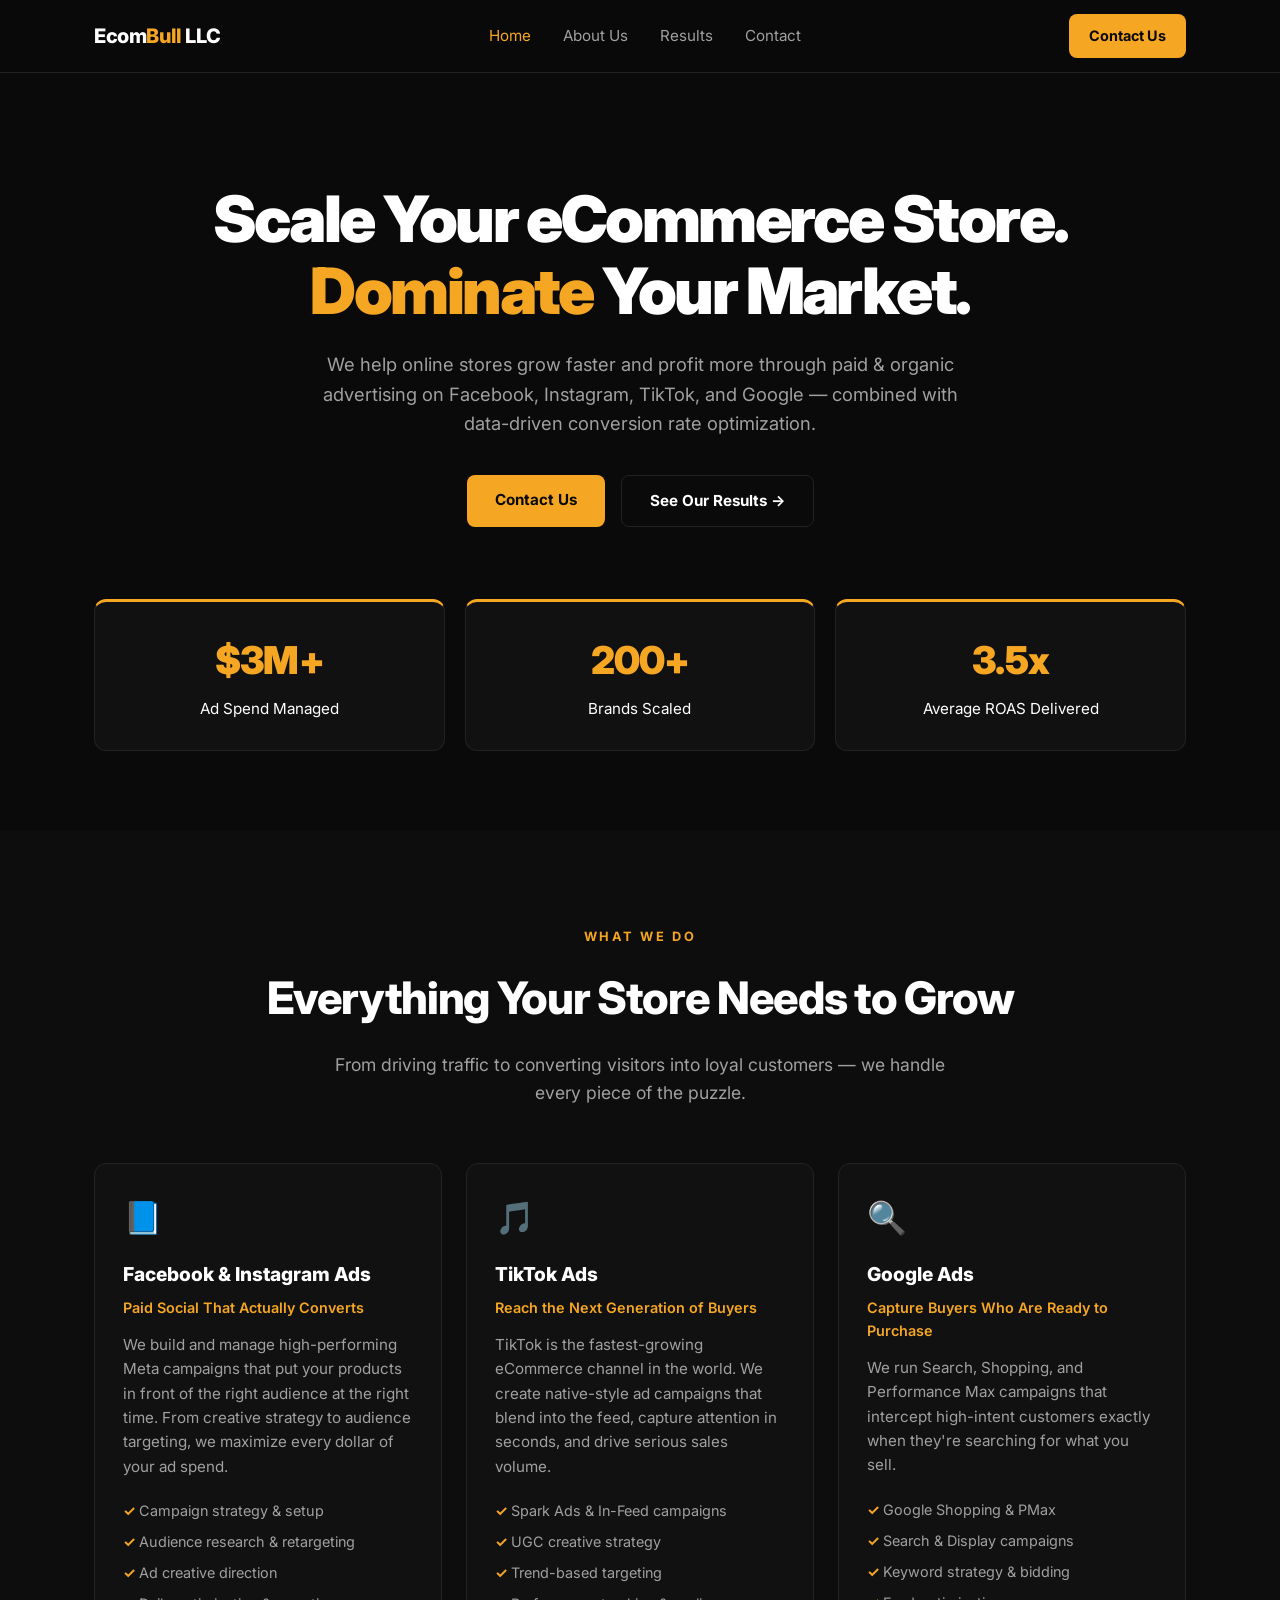
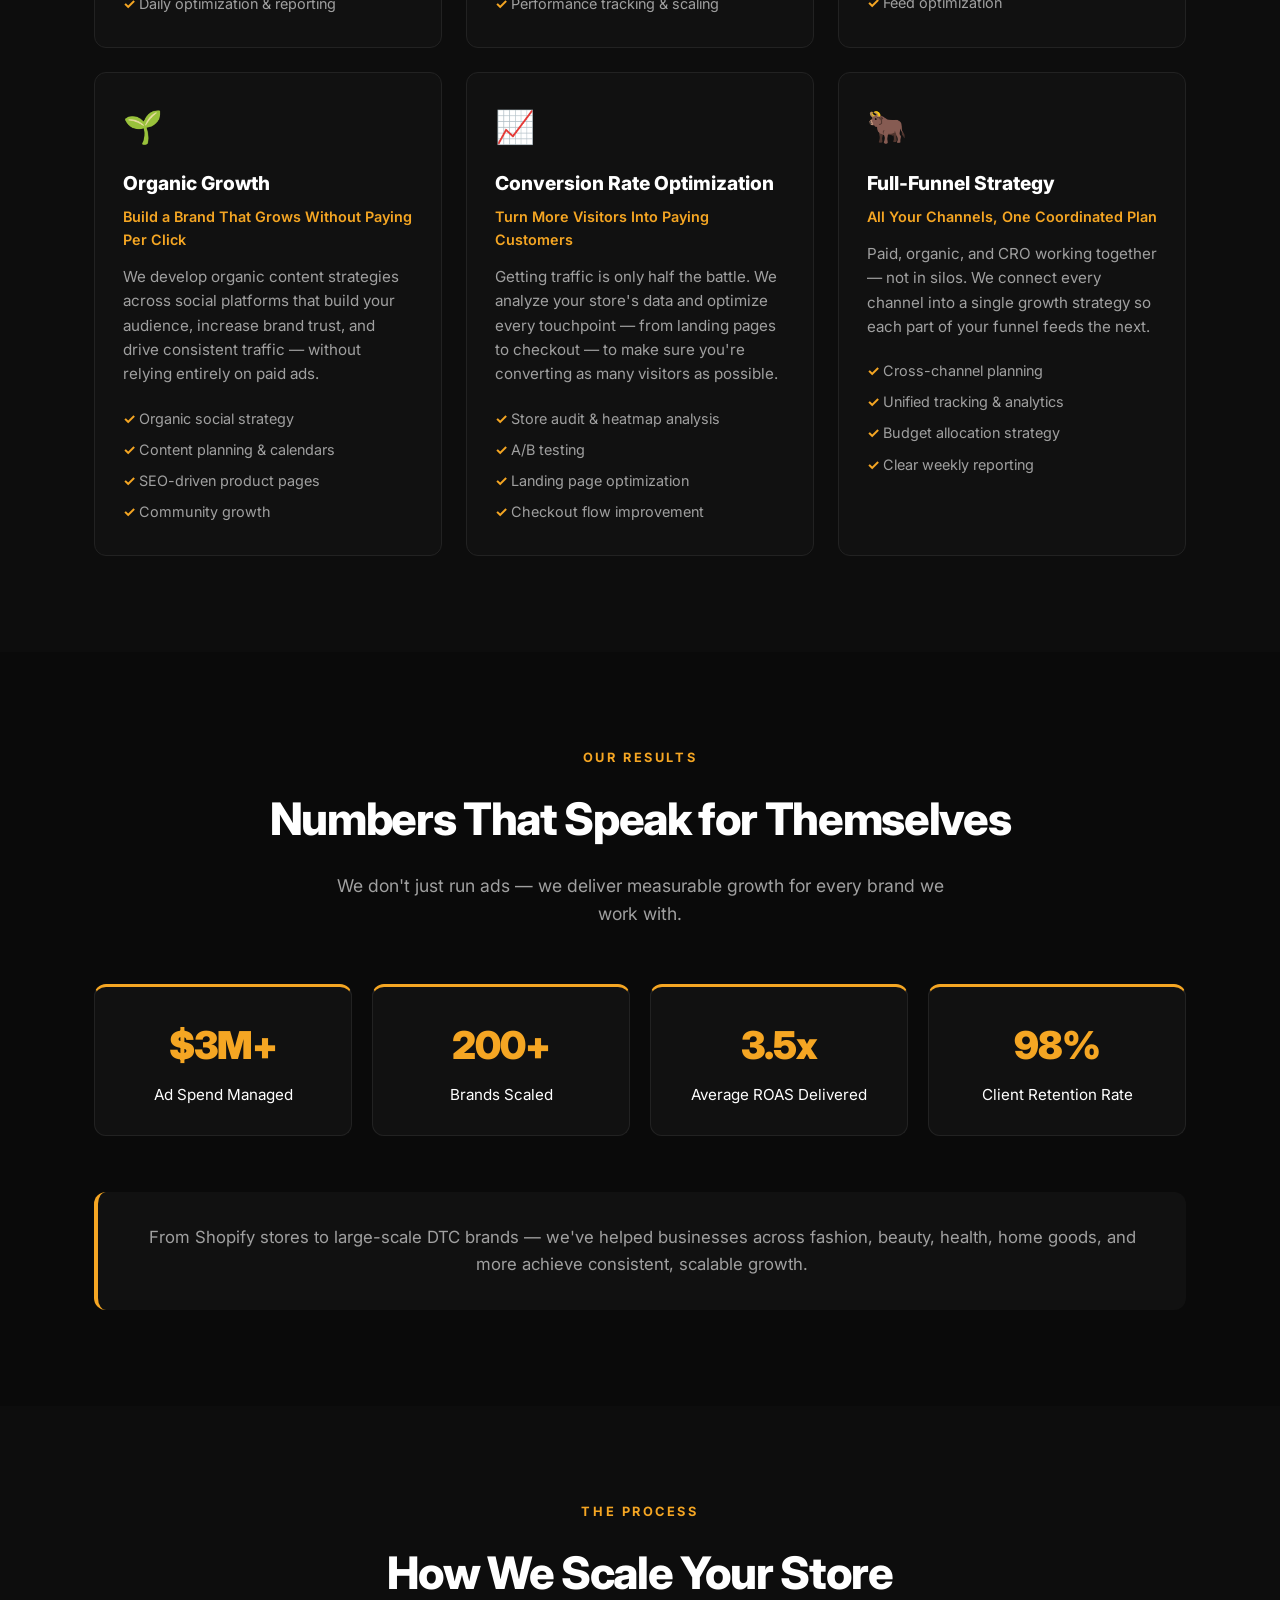
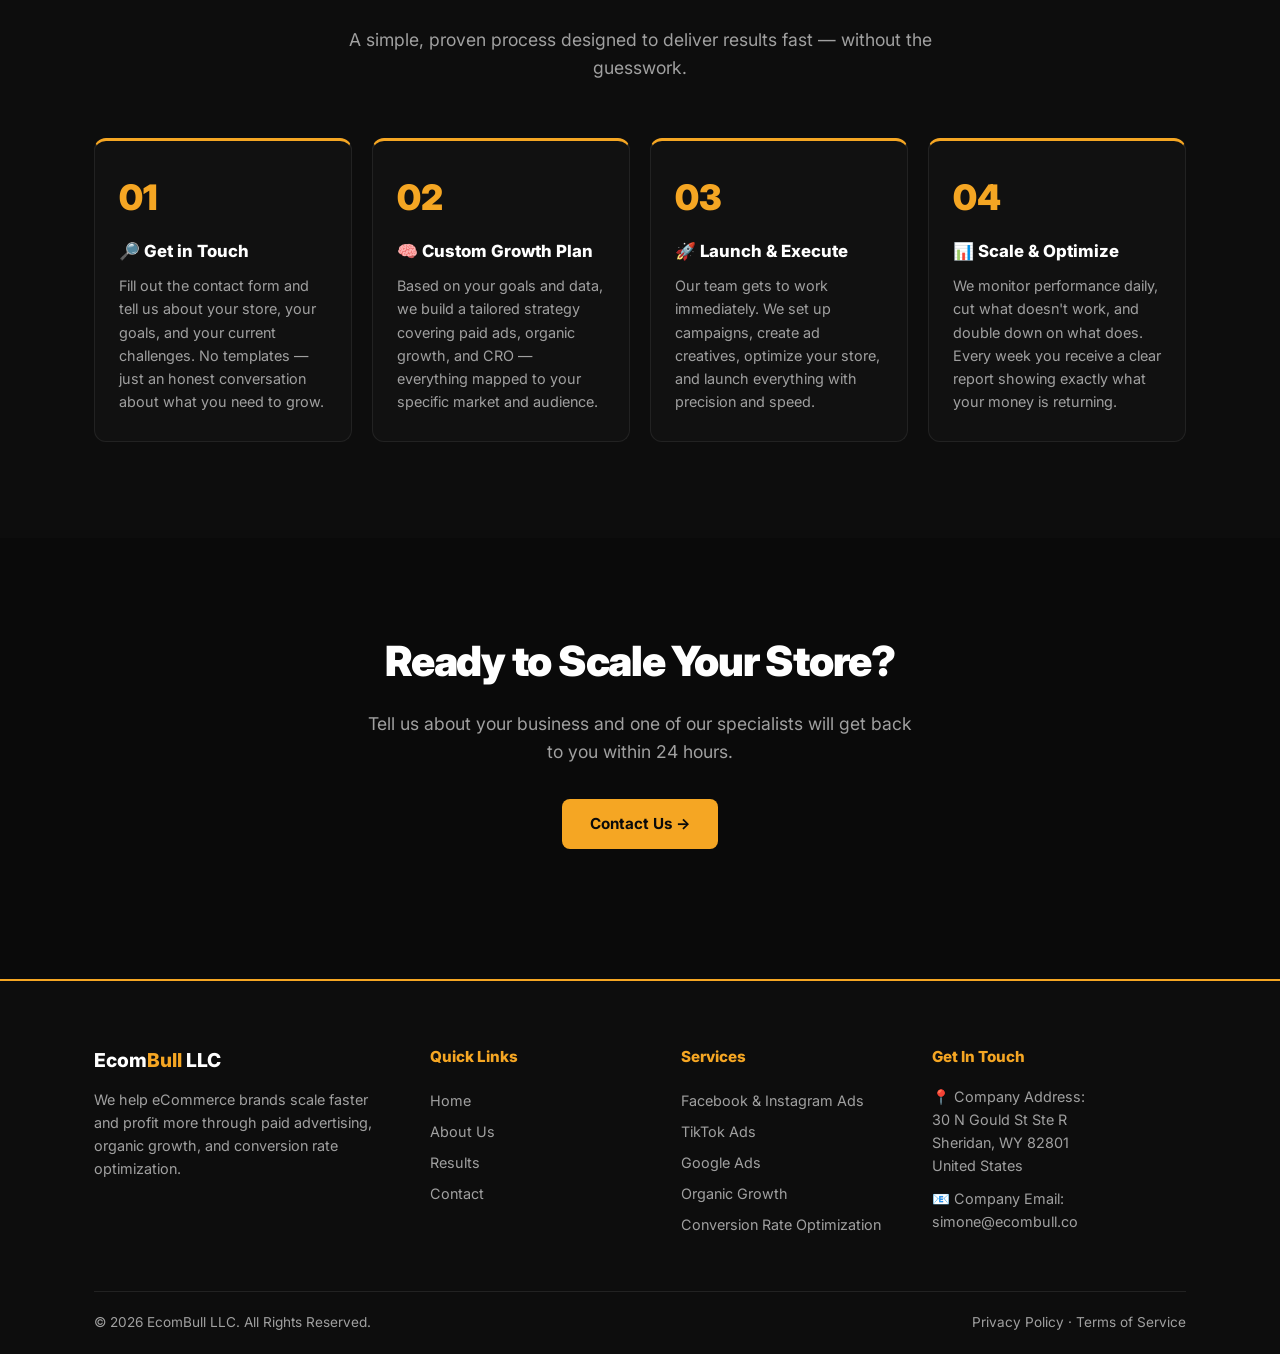
==== index.html @ 41df8f8f "Add files via upload" ====
<!DOCTYPE html>
<html lang="en">
<head>
  <meta charset="UTF-8">
  <meta name="viewport" content="width=device-width, initial-scale=1.0">
  <title>EcomBull LLC — eCommerce Marketing Agency</title>
  <meta name="description" content="EcomBull LLC helps online stores grow faster and profit more through paid & organic advertising on Facebook, Instagram, TikTok, and Google, plus conversion rate optimization.">
  <link rel="preconnect" href="https://fonts.googleapis.com">
  <link rel="preconnect" href="https://fonts.gstatic.com" crossorigin>
  <link href="https://fonts.googleapis.com/css2?family=Inter:wght@400;600;700;800;900&display=swap" rel="stylesheet">
  <link rel="stylesheet" href="style.css">
</head>
<body>

<!-- ============ NAVIGATION ============ -->
<nav class="nav">
  <div class="container nav-inner">
    <a href="index.html" class="nav-logo">Ecom<span>Bull</span> LLC</a>
    <ul class="nav-links" id="navLinks">
      <li><a href="index.html" class="active">Home</a></li>
      <li><a href="about.html">About Us</a></li>
      <li><a href="results.html">Results</a></li>
      <li><a href="contact.html">Contact</a></li>
    </ul>
    <a href="contact.html" class="btn btn-primary nav-cta">Contact Us</a>
    <button class="nav-toggle" id="navToggle" aria-label="Open menu">☰</button>
  </div>
</nav>

<!-- ============ HERO ============ -->
<header class="hero">
  <div class="container">
    <h1>Scale Your eCommerce Store.<br><span class="gold">Dominate</span> Your Market.</h1>
    <p>We help online stores grow faster and profit more through paid &amp; organic advertising on Facebook, Instagram, TikTok, and Google — combined with data-driven conversion rate optimization.</p>
    <div class="hero-buttons">
      <a href="contact.html" class="btn btn-primary">Contact Us</a>
      <a href="results.html" class="btn btn-outline">See Our Results →</a>
    </div>
    <div class="stats three">
      <div class="stat-card">
        <div class="stat-number">$3M+</div>
        <div class="stat-label">Ad Spend Managed</div>
      </div>
      <div class="stat-card">
        <div class="stat-number">200+</div>
        <div class="stat-label">Brands Scaled</div>
      </div>
      <div class="stat-card">
        <div class="stat-number">3.5x</div>
        <div class="stat-label">Average ROAS Delivered</div>
      </div>
    </div>
  </div>
</header>

<!-- ============ SERVICES ============ -->
<section class="section section-alt" id="services">
  <div class="container">
    <span class="label">What We Do</span>
    <h2 class="heading">Everything Your Store Needs to Grow</h2>
    <p class="subheading">From driving traffic to converting visitors into loyal customers — we handle every piece of the puzzle.</p>

    <div class="cards">
      <div class="card">
        <div class="card-icon">📘</div>
        <h3>Facebook &amp; Instagram Ads</h3>
        <div class="card-sub">Paid Social That Actually Converts</div>
        <p>We build and manage high-performing Meta campaigns that put your products in front of the right audience at the right time. From creative strategy to audience targeting, we maximize every dollar of your ad spend.</p>
        <ul>
          <li>Campaign strategy &amp; setup</li>
          <li>Audience research &amp; retargeting</li>
          <li>Ad creative direction</li>
          <li>Daily optimization &amp; reporting</li>
        </ul>
      </div>

      <div class="card">
        <div class="card-icon">🎵</div>
        <h3>TikTok Ads</h3>
        <div class="card-sub">Reach the Next Generation of Buyers</div>
        <p>TikTok is the fastest-growing eCommerce channel in the world. We create native-style ad campaigns that blend into the feed, capture attention in seconds, and drive serious sales volume.</p>
        <ul>
          <li>Spark Ads &amp; In-Feed campaigns</li>
          <li>UGC creative strategy</li>
          <li>Trend-based targeting</li>
          <li>Performance tracking &amp; scaling</li>
        </ul>
      </div>

      <div class="card">
        <div class="card-icon">🔍</div>
        <h3>Google Ads</h3>
        <div class="card-sub">Capture Buyers Who Are Ready to Purchase</div>
        <p>We run Search, Shopping, and Performance Max campaigns that intercept high-intent customers exactly when they're searching for what you sell.</p>
        <ul>
          <li>Google Shopping &amp; PMax</li>
          <li>Search &amp; Display campaigns</li>
          <li>Keyword strategy &amp; bidding</li>
          <li>Feed optimization</li>
        </ul>
      </div>

      <div class="card">
        <div class="card-icon">🌱</div>
        <h3>Organic Growth</h3>
        <div class="card-sub">Build a Brand That Grows Without Paying Per Click</div>
        <p>We develop organic content strategies across social platforms that build your audience, increase brand trust, and drive consistent traffic — without relying entirely on paid ads.</p>
        <ul>
          <li>Organic social strategy</li>
          <li>Content planning &amp; calendars</li>
          <li>SEO-driven product pages</li>
          <li>Community growth</li>
        </ul>
      </div>

      <div class="card">
        <div class="card-icon">📈</div>
        <h3>Conversion Rate Optimization</h3>
        <div class="card-sub">Turn More Visitors Into Paying Customers</div>
        <p>Getting traffic is only half the battle. We analyze your store's data and optimize every touchpoint — from landing pages to checkout — to make sure you're converting as many visitors as possible.</p>
        <ul>
          <li>Store audit &amp; heatmap analysis</li>
          <li>A/B testing</li>
          <li>Landing page optimization</li>
          <li>Checkout flow improvement</li>
        </ul>
      </div>

      <div class="card">
        <div class="card-icon">🐂</div>
        <h3>Full-Funnel Strategy</h3>
        <div class="card-sub">All Your Channels, One Coordinated Plan</div>
        <p>Paid, organic, and CRO working together — not in silos. We connect every channel into a single growth strategy so each part of your funnel feeds the next.</p>
        <ul>
          <li>Cross-channel planning</li>
          <li>Unified tracking &amp; analytics</li>
          <li>Budget allocation strategy</li>
          <li>Clear weekly reporting</li>
        </ul>
      </div>
    </div>
  </div>
</section>

<!-- ============ RESULTS / SOCIAL PROOF ============ -->
<section class="section" id="numbers">
  <div class="container">
    <span class="label">Our Results</span>
    <h2 class="heading">Numbers That Speak for Themselves</h2>
    <p class="subheading">We don't just run ads — we deliver measurable growth for every brand we work with.</p>

    <div class="stats">
      <div class="stat-card">
        <div class="stat-number">$3M+</div>
        <div class="stat-label">Ad Spend Managed</div>
      </div>
      <div class="stat-card">
        <div class="stat-number">200+</div>
        <div class="stat-label">Brands Scaled</div>
      </div>
      <div class="stat-card">
        <div class="stat-number">3.5x</div>
        <div class="stat-label">Average ROAS Delivered</div>
      </div>
      <div class="stat-card">
        <div class="stat-number">98%</div>
        <div class="stat-label">Client Retention Rate</div>
      </div>
    </div>

    <div class="banner">
      From Shopify stores to large-scale DTC brands — we've helped businesses across fashion, beauty, health, home goods, and more achieve consistent, scalable growth.
    </div>
  </div>
</section>

<!-- ============ HOW IT WORKS ============ -->
<section class="section section-alt" id="process">
  <div class="container">
    <span class="label">The Process</span>
    <h2 class="heading">How We Scale Your Store</h2>
    <p class="subheading">A simple, proven process designed to deliver results fast — without the guesswork.</p>

    <div class="steps">
      <div class="step">
        <div class="step-number">01</div>
        <h3>🔎 Get in Touch</h3>
        <p>Fill out the contact form and tell us about your store, your goals, and your current challenges. No templates — just an honest conversation about what you need to grow.</p>
      </div>
      <div class="step">
        <div class="step-number">02</div>
        <h3>🧠 Custom Growth Plan</h3>
        <p>Based on your goals and data, we build a tailored strategy covering paid ads, organic growth, and CRO — everything mapped to your specific market and audience.</p>
      </div>
      <div class="step">
        <div class="step-number">03</div>
        <h3>🚀 Launch &amp; Execute</h3>
        <p>Our team gets to work immediately. We set up campaigns, create ad creatives, optimize your store, and launch everything with precision and speed.</p>
      </div>
      <div class="step">
        <div class="step-number">04</div>
        <h3>📊 Scale &amp; Optimize</h3>
        <p>We monitor performance daily, cut what doesn't work, and double down on what does. Every week you receive a clear report showing exactly what your money is returning.</p>
      </div>
    </div>
  </div>
</section>

<!-- ============ FINAL CTA ============ -->
<section class="cta-section">
  <div class="container">
    <h2>Ready to Scale Your Store?</h2>
    <p>Tell us about your business and one of our specialists will get back to you within 24 hours.</p>
    <a href="contact.html" class="btn btn-primary">Contact Us →</a>
  </div>
</section>

<!-- ============ FOOTER ============ -->
<footer class="footer">
  <div class="container">
    <div class="footer-grid">
      <div>
        <div class="footer-brand">Ecom<span>Bull</span> LLC</div>
        <p>We help eCommerce brands scale faster and profit more through paid advertising, organic growth, and conversion rate optimization.</p>
      </div>
      <div>
        <h4>Quick Links</h4>
        <ul>
          <li><a href="index.html">Home</a></li>
          <li><a href="about.html">About Us</a></li>
          <li><a href="results.html">Results</a></li>
          <li><a href="contact.html">Contact</a></li>
        </ul>
      </div>
      <div>
        <h4>Services</h4>
        <ul>
          <li><a href="index.html#services">Facebook &amp; Instagram Ads</a></li>
          <li><a href="index.html#services">TikTok Ads</a></li>
          <li><a href="index.html#services">Google Ads</a></li>
          <li><a href="index.html#services">Organic Growth</a></li>
          <li><a href="index.html#services">Conversion Rate Optimization</a></li>
        </ul>
      </div>
      <div>
        <h4>Get In Touch</h4>
        <p class="contact-line">📍 Company Address:<br>30 N Gould St Ste R<br>Sheridan, WY 82801<br>United States</p>
        <p class="contact-line">📧 Company Email:<br><a href="mailto:simone@ecombull.co">simone@ecombull.co</a></p>
      </div>
    </div>
    <div class="footer-bottom">
      <span>© 2026 EcomBull LLC. All Rights Reserved.</span>
      <span>Privacy Policy · Terms of Service</span>
    </div>
  </div>
</footer>

<script>
  document.getElementById('navToggle').addEventListener('click', function () {
    document.getElementById('navLinks').classList.toggle('open');
  });
</script>

</body>
</html>
---- style.css ----
/* ============ EcomBull LLC — Global Styles ============ */
:root {
  --bg: #0a0a0a;
  --card: #111111;
  --border: #222222;
  --accent: #f5a623;
  --text: #ffffff;
  --muted: #a0a0a0;
}

* { margin: 0; padding: 0; box-sizing: border-box; }

html { scroll-behavior: smooth; }

body {
  background: var(--bg);
  color: var(--text);
  font-family: 'Inter', -apple-system, BlinkMacSystemFont, sans-serif;
  line-height: 1.6;
}

a { color: inherit; text-decoration: none; }

.container { max-width: 1140px; margin: 0 auto; padding: 0 24px; }

/* ============ Navigation ============ */
.nav {
  position: sticky;
  top: 0;
  z-index: 100;
  background: rgba(10, 10, 10, 0.92);
  backdrop-filter: blur(10px);
  border-bottom: 1px solid var(--border);
}

.nav-inner {
  display: flex;
  align-items: center;
  justify-content: space-between;
  height: 72px;
}

.nav-logo { font-weight: 800; font-size: 1.25rem; letter-spacing: -0.02em; }
.nav-logo span { color: var(--accent); }

.nav-links { display: flex; gap: 32px; list-style: none; }
.nav-links a { color: var(--muted); font-size: 0.95rem; transition: color 0.2s; }
.nav-links a:hover, .nav-links a.active { color: var(--accent); }

.btn {
  display: inline-block;
  padding: 13px 28px;
  border-radius: 8px;
  font-weight: 700;
  font-size: 0.95rem;
  transition: all 0.25s;
  cursor: pointer;
  border: none;
}

.btn-primary { background: var(--accent); color: #0a0a0a; }
.btn-primary:hover { box-shadow: 0 0 24px rgba(245, 166, 35, 0.45); transform: translateY(-2px); }

.btn-outline { background: transparent; color: var(--text); border: 1.5px solid var(--border); }
.btn-outline:hover { border-color: var(--accent); color: var(--accent); }

.nav-cta { padding: 10px 20px; font-size: 0.9rem; }

.nav-toggle { display: none; background: none; border: none; color: var(--text); font-size: 1.6rem; cursor: pointer; }

/* ============ Sections ============ */
.section { padding: 96px 0; }
.section-alt { background: #0d0d0d; }

.label {
  display: block;
  text-align: center;
  color: var(--accent);
  font-size: 0.8rem;
  font-weight: 700;
  letter-spacing: 0.2em;
  text-transform: uppercase;
  margin-bottom: 16px;
}

.heading {
  text-align: center;
  font-size: clamp(1.8rem, 4vw, 2.8rem);
  font-weight: 800;
  letter-spacing: -0.03em;
  margin-bottom: 16px;
}

.subheading {
  text-align: center;
  color: var(--muted);
  font-size: 1.1rem;
  max-width: 640px;
  margin: 0 auto 56px;
}

/* ============ Hero ============ */
.hero { padding: 110px 0 80px; text-align: center; }

.hero h1 {
  font-size: clamp(2.3rem, 6vw, 4rem);
  font-weight: 900;
  letter-spacing: -0.04em;
  line-height: 1.12;
  margin-bottom: 24px;
}

.hero h1 .gold { color: var(--accent); }

.hero p {
  color: var(--muted);
  font-size: 1.15rem;
  max-width: 660px;
  margin: 0 auto 36px;
}

.hero-buttons { display: flex; gap: 16px; justify-content: center; flex-wrap: wrap; margin-bottom: 72px; }

/* ============ Stats ============ */
.stats { display: grid; grid-template-columns: repeat(4, 1fr); gap: 20px; }
.stats.three { grid-template-columns: repeat(3, 1fr); }

.stat-card {
  background: var(--card);
  border: 1px solid var(--border);
  border-top: 3px solid var(--accent);
  border-radius: 12px;
  padding: 28px 20px;
  text-align: center;
  transition: all 0.25s;
}

.stat-card:hover { box-shadow: 0 0 28px rgba(245, 166, 35, 0.18); }

.stat-number { font-size: 2.4rem; font-weight: 900; color: var(--accent); letter-spacing: -0.02em; }
.stat-label { color: var(--text); font-size: 0.95rem; margin-top: 6px; }

/* ============ Cards grid ============ */
.cards { display: grid; grid-template-columns: repeat(3, 1fr); gap: 24px; }

.card {
  background: var(--card);
  border: 1px solid var(--border);
  border-radius: 12px;
  padding: 28px;
  transition: all 0.25s;
}

.card:hover { border-color: var(--accent); box-shadow: 0 0 28px rgba(245, 166, 35, 0.15); }

.card-icon { font-size: 2rem; margin-bottom: 16px; }
.card h3 { font-size: 1.2rem; font-weight: 800; margin-bottom: 6px; }
.card .card-sub { color: var(--accent); font-size: 0.9rem; font-weight: 600; margin-bottom: 14px; }
.card p { color: var(--muted); font-size: 0.95rem; margin-bottom: 16px; }

.card ul { list-style: none; }
.card ul li { color: var(--muted); font-size: 0.9rem; padding: 4px 0; }
.card ul li::before { content: "✓ "; color: var(--accent); font-weight: 700; }

/* ============ Process steps ============ */
.steps { display: grid; grid-template-columns: repeat(4, 1fr); gap: 20px; }

.step {
  background: var(--card);
  border: 1px solid var(--border);
  border-top: 3px solid var(--accent);
  border-radius: 12px;
  padding: 28px 24px;
  transition: all 0.25s;
}

.step:hover { box-shadow: 0 0 28px rgba(245, 166, 35, 0.18); }

.step-number { font-size: 2.2rem; font-weight: 900; color: var(--accent); margin-bottom: 12px; }
.step h3 { font-size: 1.05rem; font-weight: 800; margin-bottom: 10px; }
.step p { color: var(--muted); font-size: 0.9rem; }

/* ============ Banner ============ */
.banner {
  background: var(--card);
  border-left: 4px solid var(--accent);
  border-radius: 12px;
  padding: 32px 36px;
  text-align: center;
  color: var(--muted);
  font-size: 1.05rem;
  margin-top: 56px;
}

/* ============ CTA section ============ */
.cta-section { text-align: center; padding: 90px 0; }
.cta-section h2 { font-size: clamp(1.8rem, 4vw, 2.6rem); font-weight: 900; letter-spacing: -0.03em; margin-bottom: 16px; }
.cta-section p { color: var(--muted); max-width: 560px; margin: 0 auto 32px; font-size: 1.1rem; }

/* ============ About ============ */
.about-grid { display: grid; grid-template-columns: 1.2fr 1fr; gap: 48px; align-items: start; }

.about-text p { color: var(--muted); font-size: 1.05rem; margin-bottom: 20px; }
.about-text p strong { color: var(--text); }

.value-card {
  background: var(--card);
  border: 1px solid var(--border);
  border-left: 4px solid var(--accent);
  border-radius: 12px;
  padding: 24px;
  margin-bottom: 20px;
}

.value-card h3 { font-size: 1.05rem; font-weight: 800; margin-bottom: 8px; }
.value-card p { color: var(--muted); font-size: 0.92rem; }

/* ============ Testimonials ============ */
.testimonials { display: grid; grid-template-columns: repeat(3, 1fr); gap: 24px; }

.testimonial {
  background: var(--card);
  border: 1px solid var(--border);
  border-radius: 12px;
  padding: 28px;
  display: flex;
  flex-direction: column;
  transition: all 0.25s;
}

.testimonial:hover { border-color: var(--accent); box-shadow: 0 0 28px rgba(245, 166, 35, 0.15); }

.testimonial .stars { color: var(--accent); font-size: 1.05rem; letter-spacing: 2px; margin-bottom: 14px; }
.testimonial blockquote { color: var(--muted); font-size: 0.95rem; flex: 1; margin-bottom: 20px; font-style: italic; }
.testimonial .author { font-weight: 700; font-size: 0.95rem; }
.testimonial .role { color: var(--muted); font-size: 0.85rem; }

.result-tag {
  display: inline-block;
  background: rgba(245, 166, 35, 0.12);
  color: var(--accent);
  font-size: 0.8rem;
  font-weight: 700;
  padding: 5px 12px;
  border-radius: 999px;
  margin-bottom: 14px;
  align-self: flex-start;
}

/* ============ Contact ============ */
.contact-grid { display: grid; grid-template-columns: 1fr 1.3fr; gap: 48px; align-items: start; }

.info-card {
  background: var(--card);
  border: 1px solid var(--border);
  border-left: 4px solid var(--accent);
  border-radius: 12px;
  padding: 24px;
  margin-bottom: 20px;
}

.info-card h3 { font-size: 1rem; font-weight: 800; margin-bottom: 8px; color: var(--accent); }
.info-card p { color: var(--muted); font-size: 0.95rem; }
.info-card a { color: var(--text); transition: color 0.2s; }
.info-card a:hover { color: var(--accent); }

.form-placeholder {
  background: var(--card);
  border: 1px dashed var(--border);
  border-radius: 12px;
  padding: 48px 32px;
  text-align: center;
  color: var(--muted);
}

/* ============ Footer ============ */
.footer {
  border-top: 2px solid var(--accent);
  background: #0d0d0d;
  padding: 64px 0 0;
  margin-top: 40px;
}

.footer-grid { display: grid; grid-template-columns: 1.4fr 1fr 1fr 1.2fr; gap: 40px; padding-bottom: 48px; }

.footer h4 { color: var(--accent); font-size: 0.95rem; font-weight: 800; margin-bottom: 16px; }
.footer-brand { font-weight: 800; font-size: 1.2rem; margin-bottom: 12px; }
.footer-brand span { color: var(--accent); }
.footer p, .footer li { color: var(--muted); font-size: 0.9rem; }
.footer ul { list-style: none; }
.footer ul li { padding: 4px 0; }
.footer ul li a:hover { color: var(--accent); }
.footer .contact-line { margin-bottom: 10px; }
.footer .contact-line a { color: var(--muted); }
.footer .contact-line a:hover { color: var(--accent); }

.footer-bottom {
  border-top: 1px solid var(--border);
  padding: 20px 0;
  display: flex;
  justify-content: space-between;
  flex-wrap: wrap;
  gap: 10px;
  color: var(--muted);
  font-size: 0.85rem;
}

/* ============ Responsive ============ */
@media (max-width: 900px) {
  .stats, .steps { grid-template-columns: repeat(2, 1fr); }
  .cards, .testimonials { grid-template-columns: 1fr 1fr; }
  .about-grid, .contact-grid { grid-template-columns: 1fr; }
  .footer-grid { grid-template-columns: 1fr 1fr; }
}

@media (max-width: 640px) {
  .nav-links { 
    display: none;
    position: absolute;
    top: 72px;
    left: 0;
    right: 0;
    background: #0d0d0d;
    border-bottom: 1px solid var(--border);
    flex-direction: column;
    gap: 0;
    padding: 12px 24px;
  }
  .nav-links.open { display: flex; }
  .nav-links li { padding: 10px 0; }
  .nav-toggle { display: block; }
  .nav-cta { display: none; }
  .stats, .stats.three, .steps, .cards, .testimonials, .footer-grid { grid-template-columns: 1fr; }
  .section { padding: 64px 0; }
  .hero { padding: 72px 0 56px; }
}
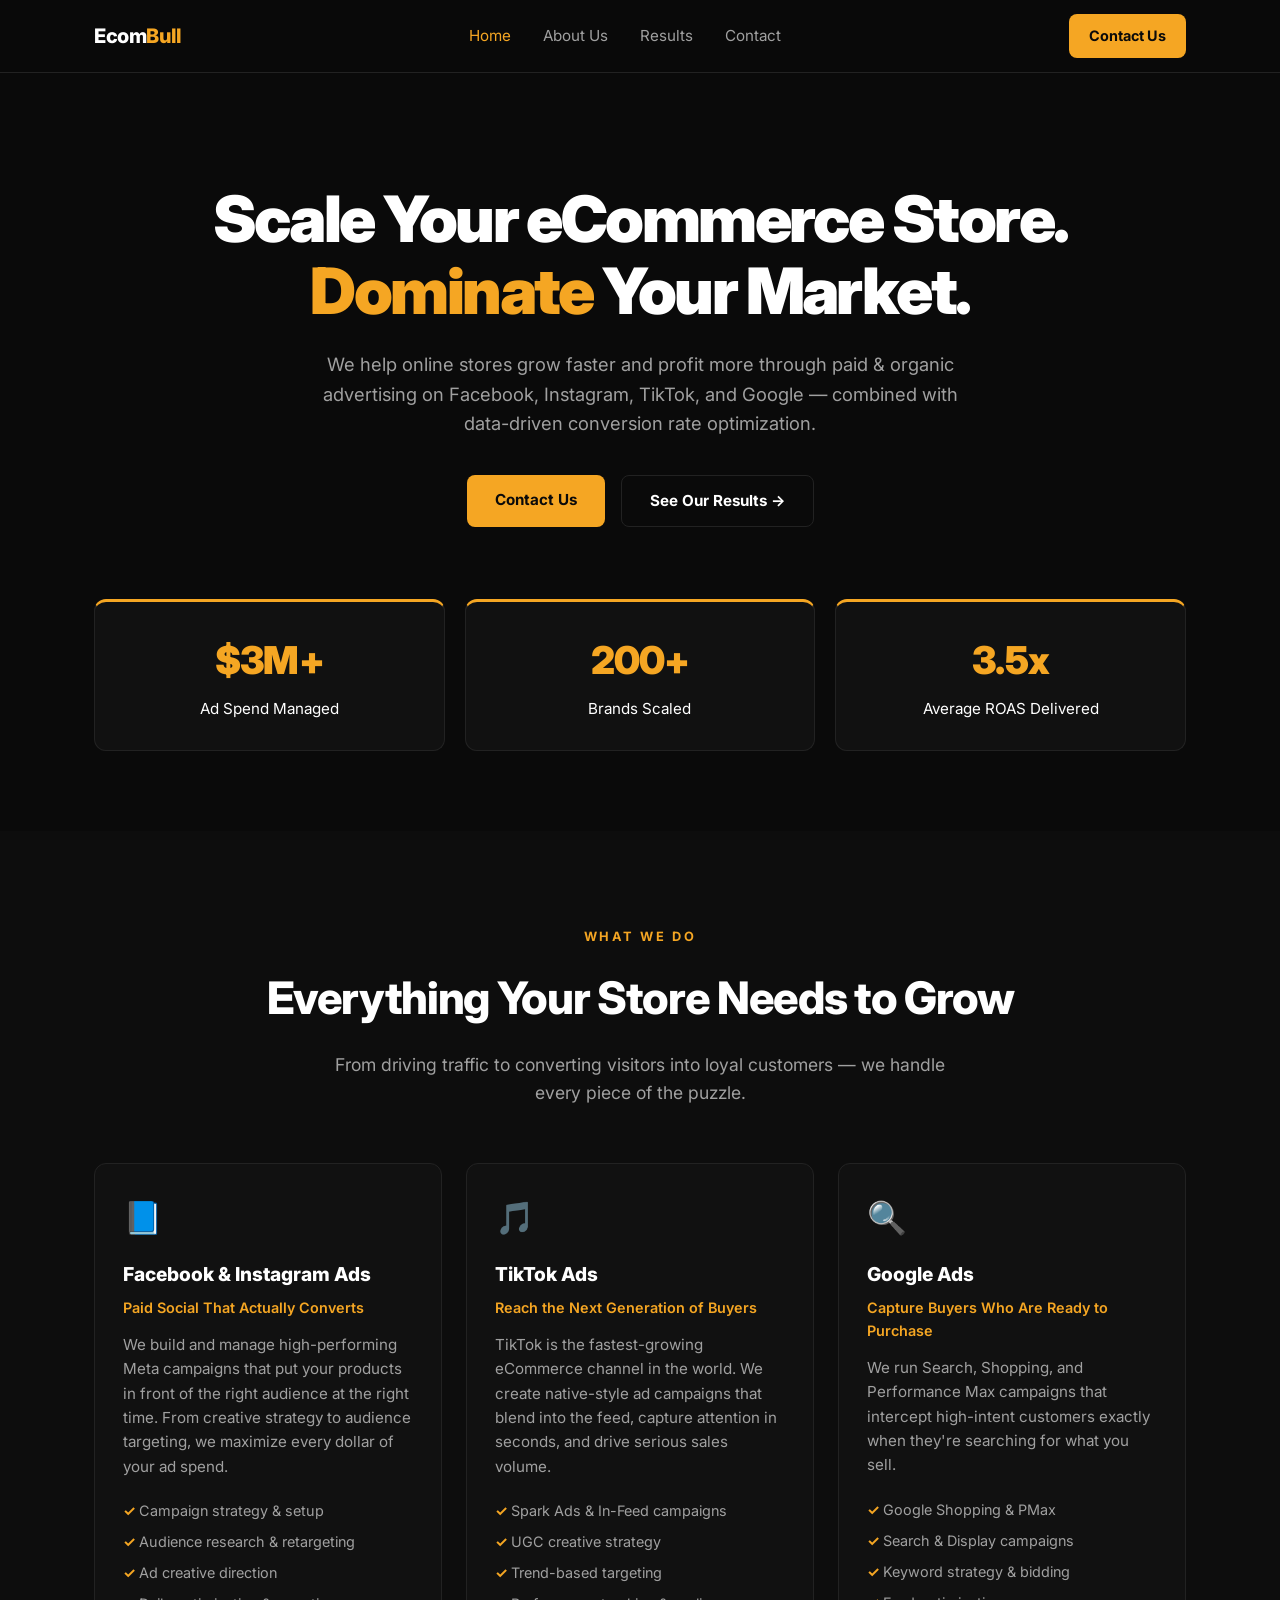
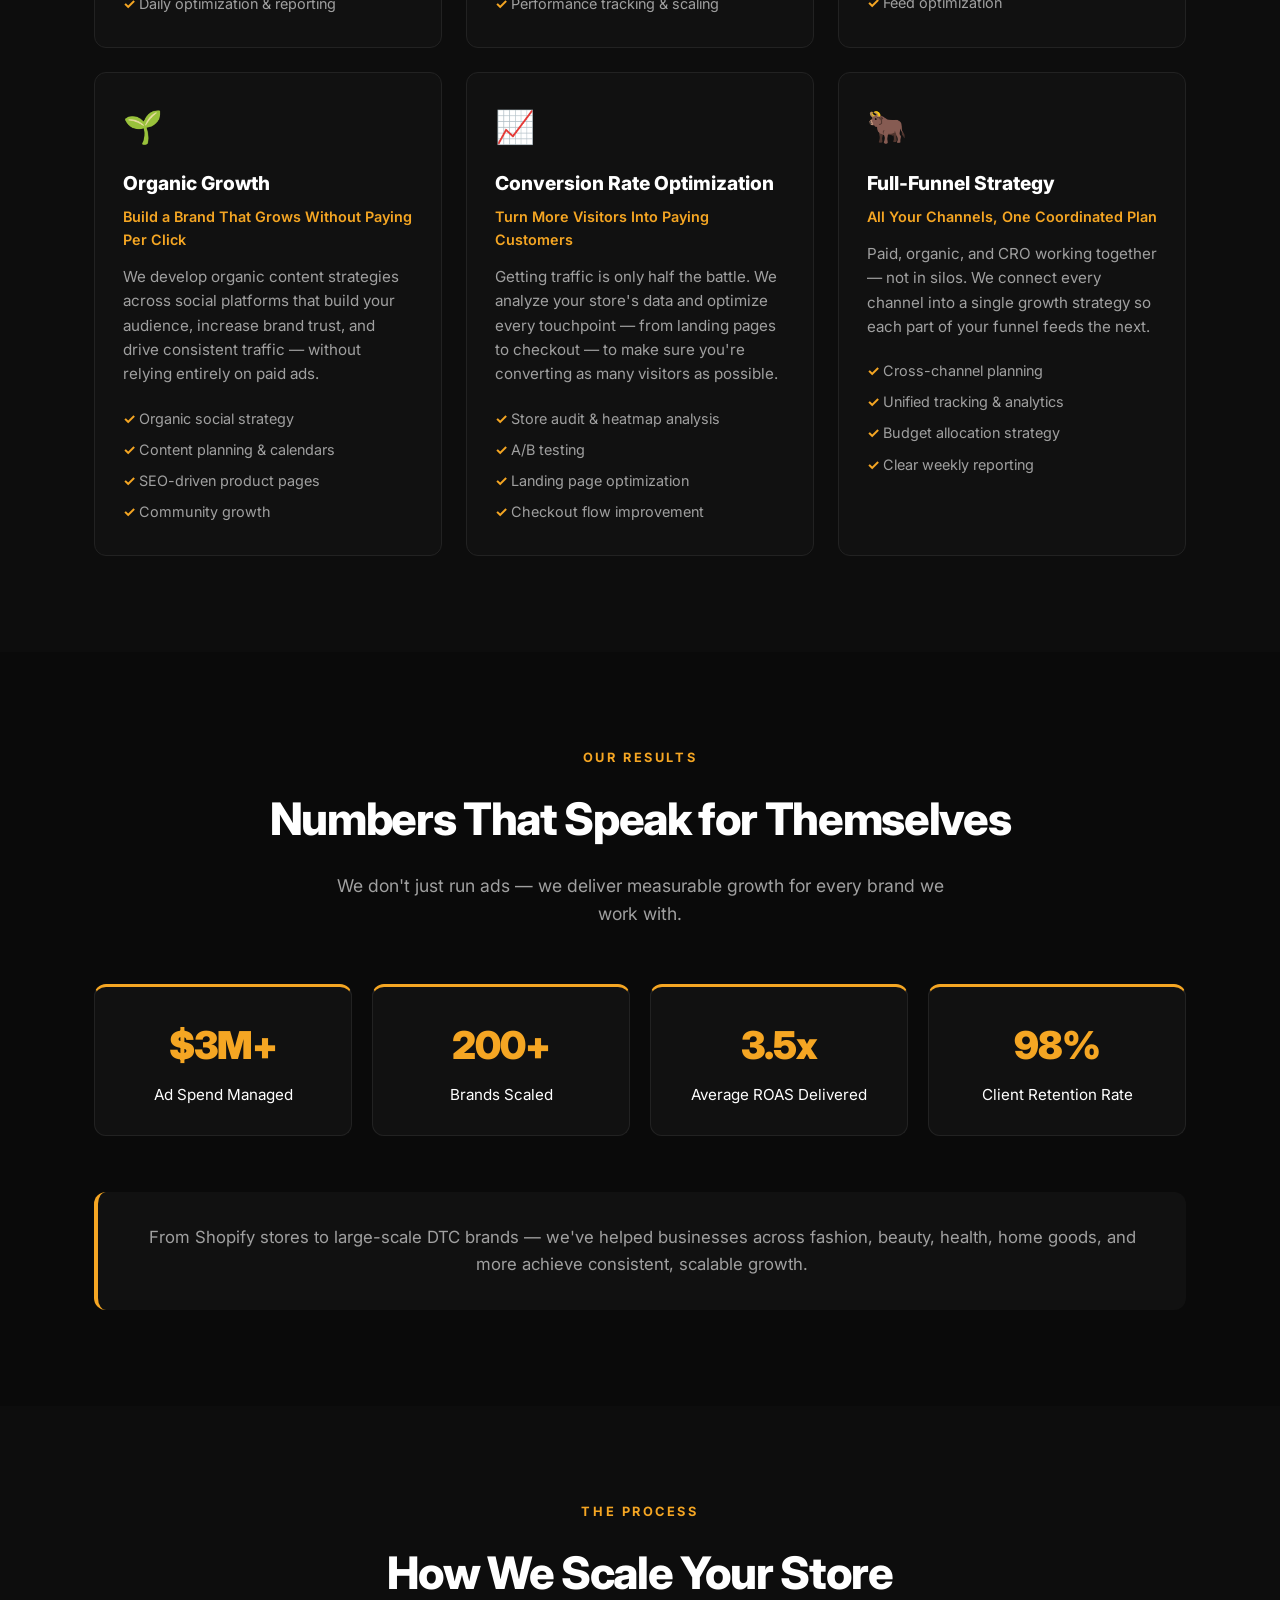
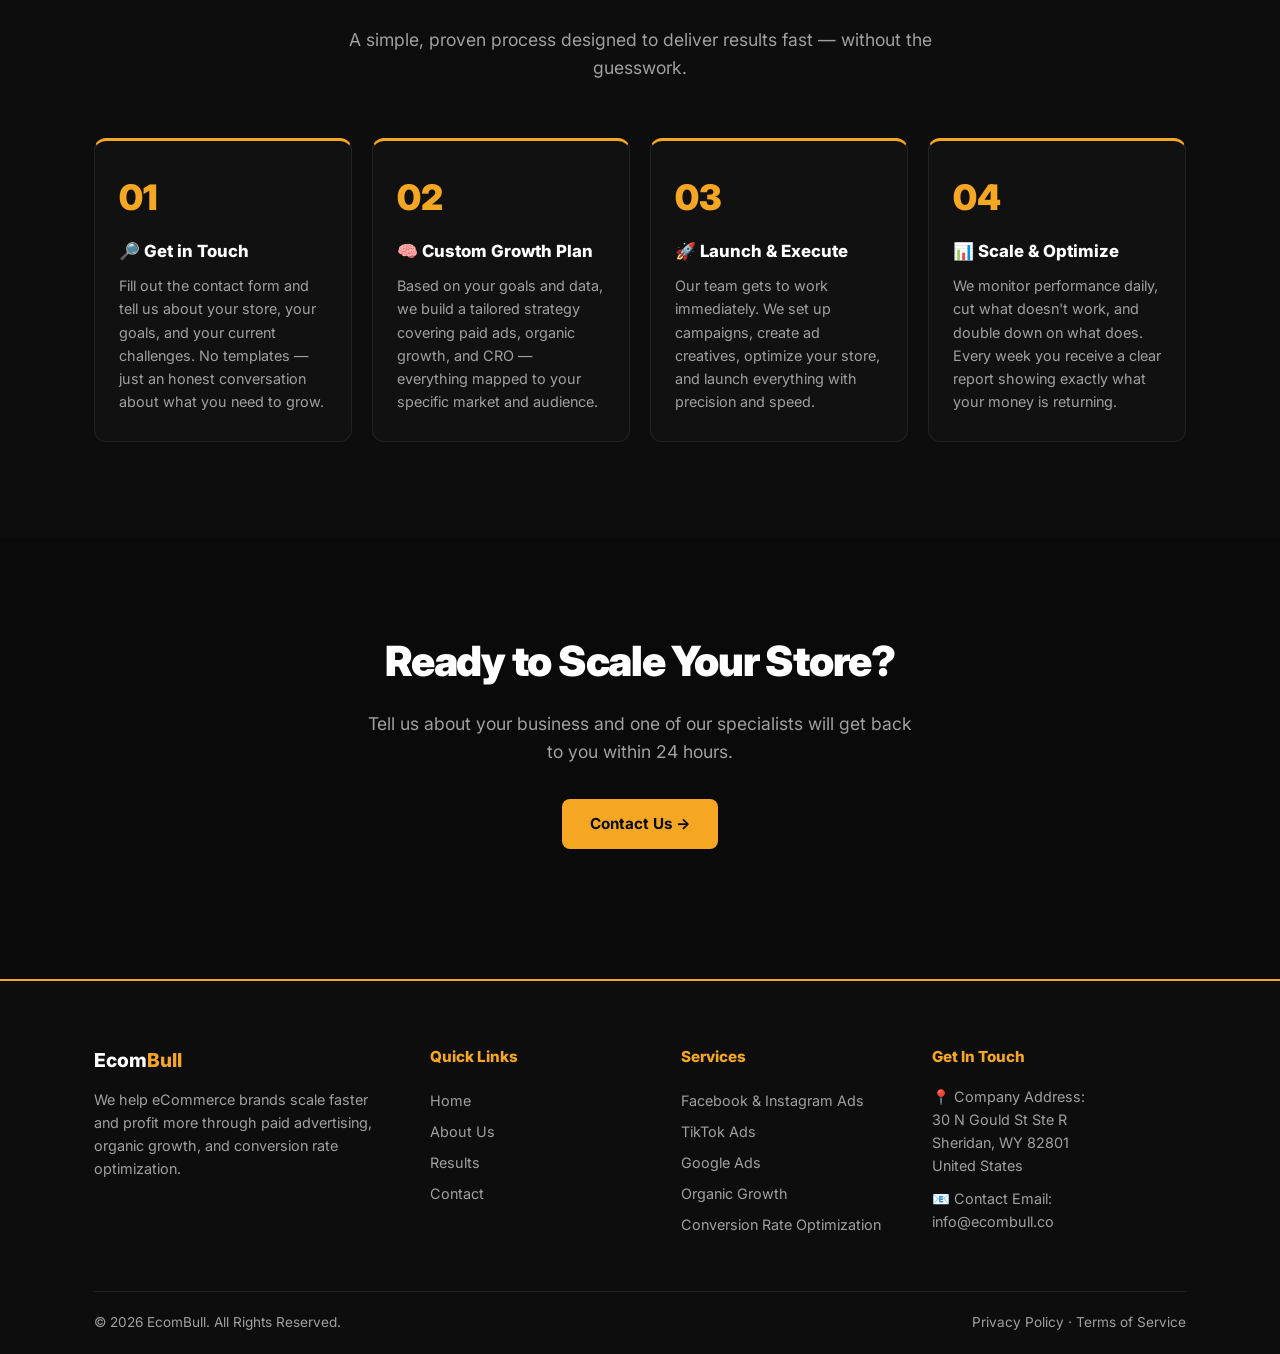
==== commit f755261a: "Add files via upload" ====
--- a/index.html
+++ b/index.html
@@ -3,8 +3,8 @@
 <head>
   <meta charset="UTF-8">
   <meta name="viewport" content="width=device-width, initial-scale=1.0">
-  <title>EcomBull LLC — eCommerce Marketing Agency</title>
-  <meta name="description" content="EcomBull LLC helps online stores grow faster and profit more through paid & organic advertising on Facebook, Instagram, TikTok, and Google, plus conversion rate optimization.">
+  <title>EcomBull — eCommerce Marketing Agency</title>
+  <meta name="description" content="EcomBull helps online stores grow faster and profit more through paid & organic advertising on Facebook, Instagram, TikTok, and Google, plus conversion rate optimization.">
   <link rel="preconnect" href="https://fonts.googleapis.com">
   <link rel="preconnect" href="https://fonts.gstatic.com" crossorigin>
   <link href="https://fonts.googleapis.com/css2?family=Inter:wght@400;600;700;800;900&display=swap" rel="stylesheet">
@@ -15,7 +15,7 @@
 <!-- ============ NAVIGATION ============ -->
 <nav class="nav">
   <div class="container nav-inner">
-    <a href="index.html" class="nav-logo">Ecom<span>Bull</span> LLC</a>
+    <a href="index.html" class="nav-logo">Ecom<span>Bull</span></a>
     <ul class="nav-links" id="navLinks">
       <li><a href="index.html" class="active">Home</a></li>
       <li><a href="about.html">About Us</a></li>
@@ -220,7 +220,7 @@
   <div class="container">
     <div class="footer-grid">
       <div>
-        <div class="footer-brand">Ecom<span>Bull</span> LLC</div>
+        <div class="footer-brand">Ecom<span>Bull</span></div>
         <p>We help eCommerce brands scale faster and profit more through paid advertising, organic growth, and conversion rate optimization.</p>
       </div>
       <div>
@@ -245,11 +245,11 @@
       <div>
         <h4>Get In Touch</h4>
         <p class="contact-line">📍 Company Address:<br>30 N Gould St Ste R<br>Sheridan, WY 82801<br>United States</p>
-        <p class="contact-line">📧 Company Email:<br><a href="mailto:simone@ecombull.co">simone@ecombull.co</a></p>
+        <p class="contact-line">📧 Contact Email:<br><a href="mailto:info@ecombull.co">info@ecombull.co</a></p>
       </div>
     </div>
     <div class="footer-bottom">
-      <span>© 2026 EcomBull LLC. All Rights Reserved.</span>
+      <span>© 2026 EcomBull. All Rights Reserved.</span>
       <span>Privacy Policy · Terms of Service</span>
     </div>
   </div>
